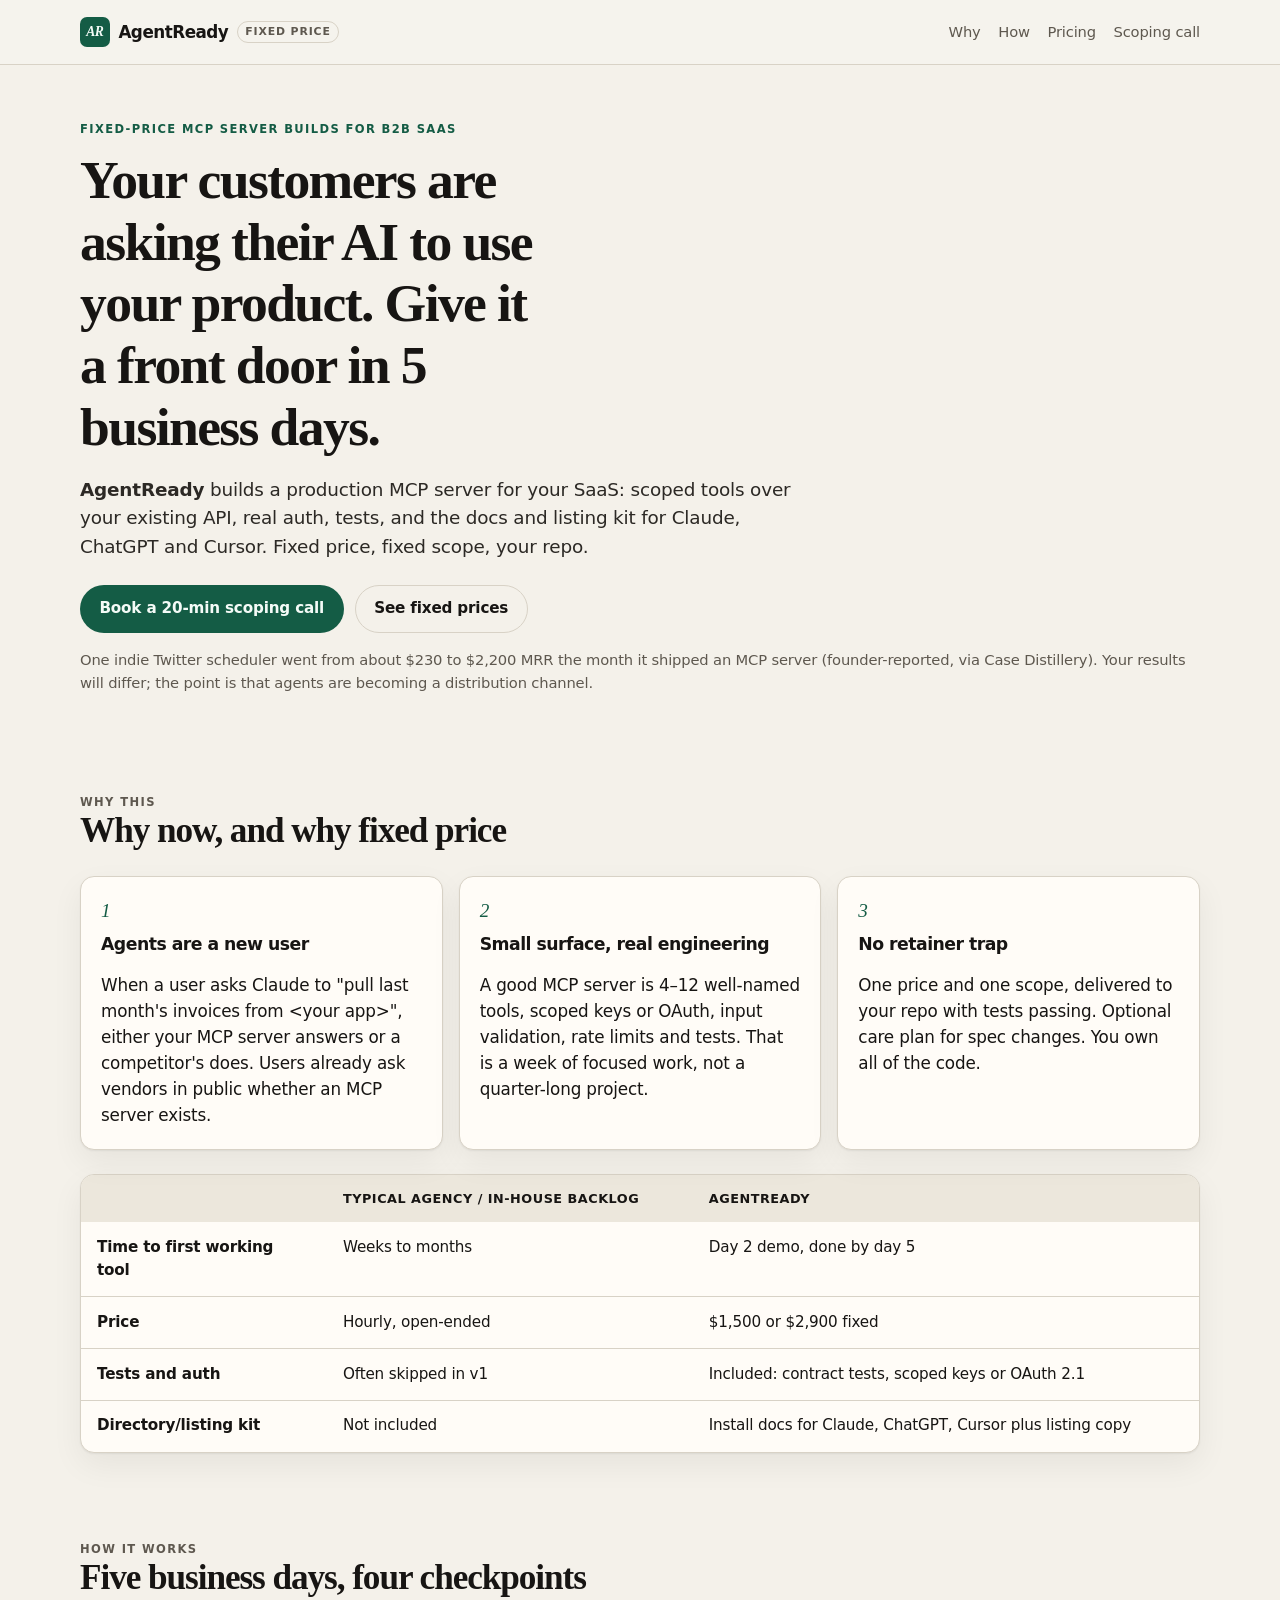
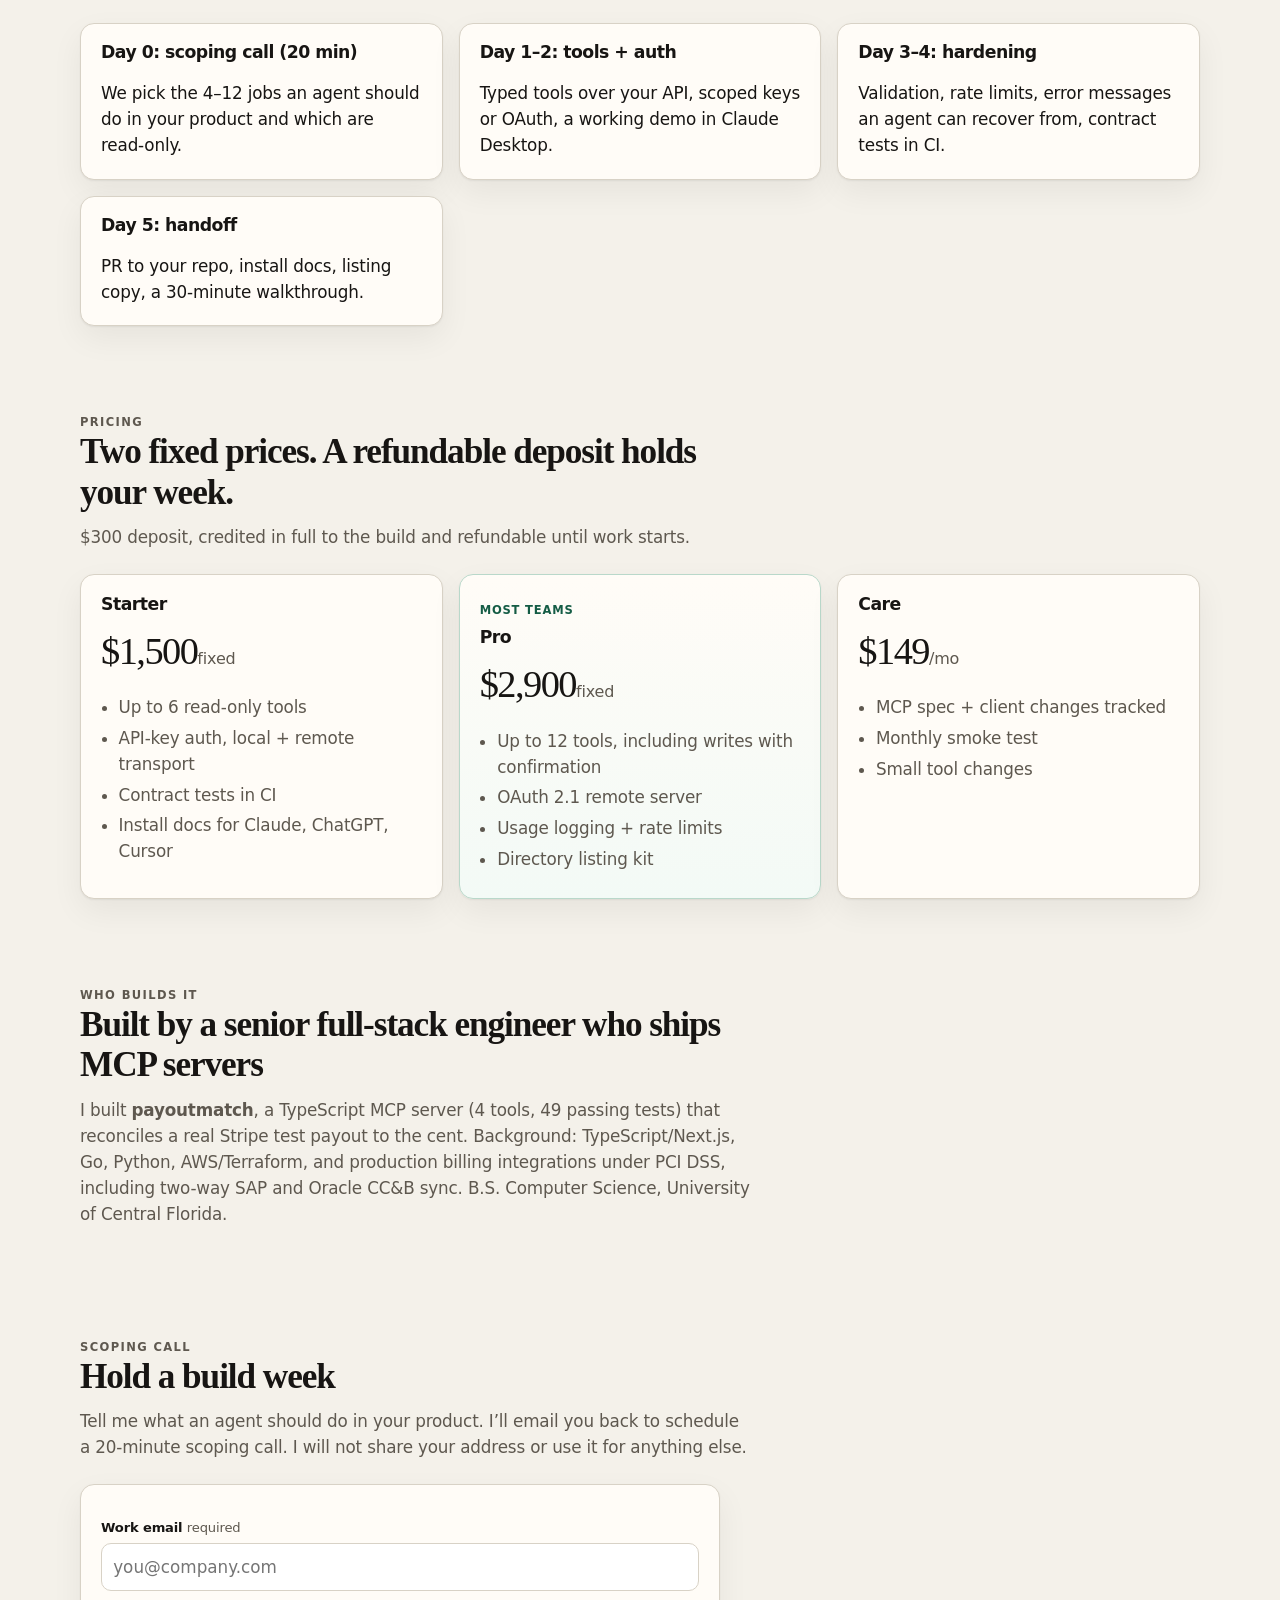
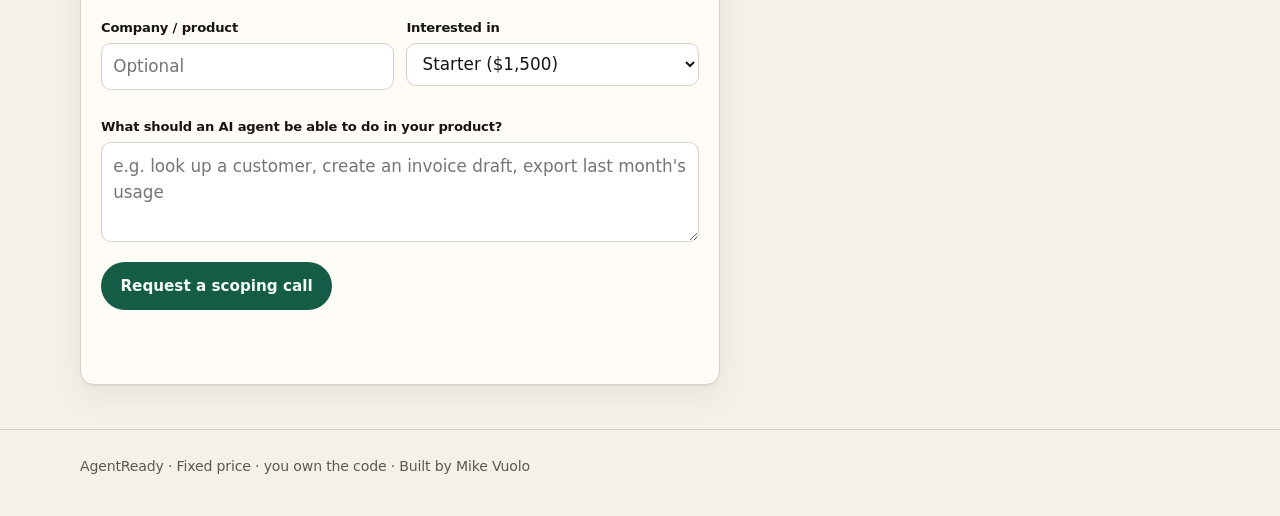
==== agentready/index.html @ 3d119957 "Add AgentReady landing page and Formsubmit waitlist." ====
<!DOCTYPE html>
<html lang="en"><head><meta charset="utf-8"><meta name="viewport" content="width=device-width, initial-scale=1">
<title>AgentReady: an MCP server for your SaaS in 5 business days</title>
<meta name="description" content="Fixed-price MCP server builds for B2B SaaS: your product callable from Claude, ChatGPT and Cursor in 5 business days."><link rel="stylesheet" href="styles.css"></head>
<body>
<a class="skip" href="#main">Skip to content</a>
<header class="site-header"><div class="wrap header-inner"><a class="wordmark" href="#top"><span class="mark" aria-hidden="true">AR</span>AgentReady<span class="proto">fixed price</span></a>
<nav class="nav" aria-label="Page"><a href="#why">Why</a><a href="#how">How</a><a href="#pricing">Pricing</a><a href="#waitlist">Scoping call</a></nav></div></header>
<main id="main">
<section class="hero wrap" id="top"><p class="eyebrow">Fixed-price MCP server builds for B2B SaaS</p><h1>Your customers are asking their AI to use your product. Give it a front door in 5 business days.</h1><p class="lede"><strong>AgentReady</strong> builds a production MCP server for your SaaS: scoped tools over your existing API, real auth, tests, and the docs and listing kit for Claude, ChatGPT and Cursor. Fixed price, fixed scope, your repo.</p>
<div class="hero-actions"><a class="btn btn-primary" href="#waitlist">Book a 20-min scoping call</a><a class="btn btn-ghost" href="#pricing">See fixed prices</a></div>
<p class="hero-note">One indie Twitter scheduler went from about $230 to $2,200 MRR the month it shipped an MCP server (founder-reported, via Case Distillery). Your results will differ; the point is that agents are becoming a distribution channel.</p></section>
<section class="wrap section" id="why"><div class="section-head"><p class="eyebrow">Why this</p><h2>Why now, and why fixed price</h2></div><div class="why-grid"><article class="why-card"><p class="why-kicker">1</p><h3>Agents are a new user</h3><p>When a user asks Claude to "pull last month's invoices from &lt;your app&gt;", either your MCP server answers or a competitor's does. Users already ask vendors in public whether an MCP server exists.</p></article><article class="why-card"><p class="why-kicker">2</p><h3>Small surface, real engineering</h3><p>A good MCP server is 4–12 well-named tools, scoped keys or OAuth, input validation, rate limits and tests. That is a week of focused work, not a quarter-long project.</p></article><article class="why-card"><p class="why-kicker">3</p><h3>No retainer trap</h3><p>One price and one scope, delivered to your repo with tests passing. Optional care plan for spec changes. You own all of the code.</p></article></div>
<div class="compare" role="region" aria-label="Comparison"><table><thead><tr><th scope="col"></th><th scope="col">Typical agency / in-house backlog</th><th scope="col">AgentReady</th></tr></thead><tbody><tr><th scope="row">Time to first working tool</th><td>Weeks to months</td><td>Day 2 demo, done by day 5</td></tr><tr><th scope="row">Price</th><td>Hourly, open-ended</td><td>$1,500 or $2,900 fixed</td></tr><tr><th scope="row">Tests and auth</th><td>Often skipped in v1</td><td>Included: contract tests, scoped keys or OAuth 2.1</td></tr><tr><th scope="row">Directory/listing kit</th><td>Not included</td><td>Install docs for Claude, ChatGPT, Cursor plus listing copy</td></tr></tbody></table></div></section>
<section class="wrap section" id="how"><div class="section-head"><p class="eyebrow">How it works</p><h2>Five business days, four checkpoints</h2></div><div class="tools"><article class="tool"><h3>Day 0: scoping call (20 min)</h3><p>We pick the 4–12 jobs an agent should do in your product and which are read-only.</p></article><article class="tool"><h3>Day 1–2: tools + auth</h3><p>Typed tools over your API, scoped keys or OAuth, a working demo in Claude Desktop.</p></article><article class="tool"><h3>Day 3–4: hardening</h3><p>Validation, rate limits, error messages an agent can recover from, contract tests in CI.</p></article><article class="tool"><h3>Day 5: handoff</h3><p>PR to your repo, install docs, listing copy, a 30-minute walkthrough.</p></article></div></section>
<section class="wrap section" id="pricing"><div class="section-head"><p class="eyebrow">Pricing</p><h2>Two fixed prices. A refundable deposit holds your week.</h2><p>$300 deposit, credited in full to the build and refundable until work starts.</p></div><div class="pricing"><article class="plan"><h3>Starter</h3><p class="price"><span class="amount">$1,500</span><span class="per">fixed</span></p><ul><li>Up to 6 read-only tools</li><li>API-key auth, local + remote transport</li><li>Contract tests in CI</li><li>Install docs for Claude, ChatGPT, Cursor</li></ul></article><article class="plan plan-firm"><p class=plan-flag>Most teams</p><h3>Pro</h3><p class="price"><span class="amount">$2,900</span><span class="per">fixed</span></p><ul><li>Up to 12 tools, including writes with confirmation</li><li>OAuth 2.1 remote server</li><li>Usage logging + rate limits</li><li>Directory listing kit</li></ul></article><article class="plan"><h3>Care</h3><p class="price"><span class="amount">$149</span><span class="per">/mo</span></p><ul><li>MCP spec + client changes tracked</li><li>Monthly smoke test</li><li>Small tool changes</li></ul></article></div></section>
<section class="wrap section" id="proof"><div class="section-head"><p class="eyebrow">Who builds it</p><h2>Built by a senior full-stack engineer who ships MCP servers</h2><p>I built <strong>payoutmatch</strong>, a TypeScript MCP server (4 tools, 49 passing tests) that reconciles a real Stripe test payout to the cent. Background: TypeScript/Next.js, Go, Python, AWS/Terraform, and production billing integrations under PCI DSS, including two-way SAP and Oracle CC&amp;B sync. B.S. Computer Science, University of Central Florida.</p></div></section>
<section class="wrap section" id="waitlist"><div class="section-head"><p class="eyebrow">Scoping call</p><h2>Hold a build week</h2><p>Tell me what an agent should do in your product. I’ll email you back to schedule a 20-minute scoping call. I will not share your address or use it for anything else.</p></div>
<form class="waitlist" id="waitlist-form" novalidate><div class="honeypot" aria-hidden="true">
<label for="wl-company-hp">Company</label>
<input id="wl-company-hp" name="_honey" type="text" tabindex="-1" autocomplete="off">
</div>
<div class="field"><label for="wl-email">Work email <span class="req">required</span></label><input id="wl-email" name="email" type="email" required placeholder="you@company.com"></div>
<div class="field-row"><div class="field"><label for="wl-name">Company / product</label><input id="wl-name" name="company" type="text" placeholder="Optional"></div>
<div class="field"><label for="wl-plan">Interested in</label><select id="wl-plan" name="plan"><option value="Starter ($1,500)">Starter ($1,500)</option><option value="Pro ($2,900)">Pro ($2,900)</option><option value="Not sure yet">Not sure yet</option></select></div></div>
<div class="field"><label for="wl-note">What should an AI agent be able to do in your product?</label><textarea id="wl-note" name="note" rows="3" placeholder="e.g. look up a customer, create an invoice draft, export last month&#x27;s usage"></textarea></div>
<div class="form-actions"><button type="submit" class="btn btn-primary" id="wl-submit">Request a scoping call</button></div>
<p class="form-msg" id="form-msg" role="status"></p></form></section>
</main><footer class="site-footer"><div class="wrap footer-inner"><p>AgentReady · Fixed price · you own the code · Built by Mike Vuolo</p></div></footer>
<script src="app.js"></script></body></html>
---- agentready/styles.css ----
/* payoutmatch landing — no external assets */
:root {
  --bg: #f4f1ea;
  --bg-accent: #ece7dc;
  --ink: #171513;
  --muted: #5e584f;
  --line: #d8d2c6;
  --paper: #fffcf7;
  --forest: #145c45;
  --forest-ink: #f4fbf7;
  --forest-soft: #e4f3ec;
  --gold: #8a5a12;
  --gold-soft: #f6ebd4;
  --rose: #8c2f2f;
  --rose-soft: #f8e8e6;
  --amber: #7a4e00;
  --amber-soft: #f3e6c8;
  --shadow: 0 1px 2px rgba(23, 21, 19, 0.06), 0 12px 32px rgba(23, 21, 19, 0.06);
  --sans: "Segoe UI", "Helvetica Neue", ui-sans-serif, system-ui, sans-serif;
  --serif: "Iowan Old Style", "Palatino Linotype", Palatino, "Book Antiqua", Georgia, serif;
  --mono: "SFMono-Regular", "Cascadia Code", "Consolas", "Liberation Mono", Menlo, monospace;
  --wrap: 1120px;
  --radius: 14px;
}

*, *::before, *::after { box-sizing: border-box; }
html { scroll-behavior: smooth; }
@media (prefers-reduced-motion: reduce) {
  html { scroll-behavior: auto; }
  * { transition: none !important; animation: none !important; }
}

body {
  margin: 0;
  color: var(--ink);
  background:
    radial-gradient(1200px 500px at 10% -10%, #efe6d3 0%, transparent 55%),
    var(--bg);
  font-family: var(--sans);
  font-size: 1.05rem;
  line-height: 1.55;
  letter-spacing: -0.01em;
}

.skip {
  position: absolute;
  left: 0.75rem;
  top: -3rem;
  background: var(--ink);
  color: var(--paper);
  padding: 0.4rem 0.7rem;
  z-index: 20;
}
.skip:focus { top: 0.75rem; }

.wrap {
  width: min(var(--wrap), calc(100% - 2rem));
  margin-inline: auto;
}

.preview-banner {
  background: var(--ink);
  color: #f3eee4;
  text-align: center;
  font-size: 0.9rem;
  padding: 0.65rem 1rem;
  letter-spacing: 0;
}
.preview-banner strong { color: #f6d58a; }

.site-header {
  position: sticky;
  top: 0;
  z-index: 10;
  background: color-mix(in srgb, var(--bg) 88%, white);
  backdrop-filter: blur(10px);
  border-bottom: 1px solid var(--line);
}

.header-inner {
  display: flex;
  align-items: center;
  justify-content: space-between;
  gap: 1rem;
  min-height: 4rem;
}

.wordmark {
  display: flex;
  align-items: center;
  gap: 0.55rem;
  color: inherit;
  text-decoration: none;
  font-weight: 650;
  letter-spacing: -0.03em;
}

.mark {
  display: grid;
  place-items: center;
  width: 1.85rem;
  height: 1.85rem;
  border-radius: 7px;
  background: var(--forest);
  color: var(--forest-ink);
  font-family: var(--serif);
  font-size: 0.85rem;
  font-style: italic;
}

.proto {
  font-size: 0.68rem;
  font-weight: 600;
  letter-spacing: 0.08em;
  text-transform: uppercase;
  color: var(--muted);
  border: 1px solid var(--line);
  border-radius: 999px;
  padding: 0.1rem 0.45rem;
}

.nav {
  display: flex;
  flex-wrap: wrap;
  gap: 0.15rem 1.1rem;
  font-size: 0.92rem;
}
.nav a {
  color: var(--muted);
  text-decoration: none;
}
.nav a:hover, .nav a:focus-visible { color: var(--ink); }

.hero { padding: 3.5rem 0 2.5rem; }
.eyebrow {
  margin: 0 0 0.7rem;
  text-transform: uppercase;
  letter-spacing: 0.12em;
  font-size: 0.72rem;
  font-weight: 700;
  color: var(--forest);
}

h1, h2, h3 { letter-spacing: -0.03em; line-height: 1.15; }
h1 {
  margin: 0 0 1.1rem;
  font-family: var(--serif);
  font-size: clamp(2.05rem, 4.6vw, 3.35rem);
  font-weight: 600;
  max-width: 18ch;
}
h2 {
  margin: 0 0 0.7rem;
  font-family: var(--serif);
  font-size: clamp(1.6rem, 3vw, 2.2rem);
  font-weight: 600;
}
h3 { margin: 0 0 0.45rem; font-size: 1.08rem; }

.lede {
  max-width: 46rem;
  font-size: 1.15rem;
  color: #2c2925;
  margin: 0 0 1.5rem;
}

.hero-actions, .form-actions {
  display: flex;
  flex-wrap: wrap;
  gap: 0.7rem;
  margin-bottom: 1rem;
}

.btn {
  display: inline-flex;
  align-items: center;
  justify-content: center;
  border: 1px solid transparent;
  border-radius: 999px;
  padding: 0.7rem 1.15rem;
  font: inherit;
  font-size: 0.95rem;
  font-weight: 600;
  text-decoration: none;
  cursor: pointer;
}
.btn-primary {
  background: var(--forest);
  color: var(--forest-ink);
}
.btn-primary:hover { background: #0f4b38; }
.btn-ghost {
  background: transparent;
  color: var(--ink);
  border-color: var(--line);
}
.btn-ghost:hover { background: var(--bg-accent); }
.btn:focus-visible, .seg-btn:focus-visible, input:focus-visible, select:focus-visible, textarea:focus-visible, a:focus-visible {
  outline: 2px solid var(--forest);
  outline-offset: 2px;
}

.hero-note, .fine, .journal-lead, .tool-meta {
  color: var(--muted);
  font-size: 0.92rem;
}

.section { padding: 2.75rem 0; }
.section-head { max-width: 42rem; margin-bottom: 1.5rem; }
.section-head p { margin: 0; color: var(--muted); }

.why-grid, .tools, .rails, .pricing {
  display: grid;
  gap: 1rem;
}
.why-grid, .tools { grid-template-columns: repeat(3, 1fr); }
.rails, .pricing { grid-template-columns: repeat(3, 1fr); }

.why-card, .tool, .rail, .plan, .demo, .waitlist, .compare, .review {
  background: var(--paper);
  border: 1px solid var(--line);
  border-radius: var(--radius);
  box-shadow: var(--shadow);
}

.why-card, .tool, .rail, .plan { padding: 1.2rem 1.25rem 1.3rem; }
.why-kicker {
  margin: 0 0 0.6rem;
  font-family: var(--serif);
  font-style: italic;
  color: var(--forest);
  font-size: 1.2rem;
}
.why-card p:last-child, .tool p:last-child, .rail p:last-child { margin-bottom: 0; }

.compare { overflow: auto; margin-top: 1.5rem; }
.compare table { width: 100%; border-collapse: collapse; font-size: 0.95rem; }
.compare th, .compare td {
  text-align: left;
  vertical-align: top;
  padding: 0.85rem 1rem;
  border-bottom: 1px solid var(--line);
}
.compare thead th {
  background: var(--bg-accent);
  font-size: 0.8rem;
  letter-spacing: 0.04em;
  text-transform: uppercase;
}
.compare tbody th { width: 22%; font-weight: 650; }
.compare tr:last-child th, .compare tr:last-child td { border-bottom: 0; }

code {
  font-family: var(--mono);
  font-size: 0.86em;
  background: var(--bg-accent);
  padding: 0.08em 0.35em;
  border-radius: 5px;
}

.demo { padding: 1rem 1.1rem 1.3rem; }
.demo-toolbar {
  display: flex;
  flex-wrap: wrap;
  justify-content: space-between;
  gap: 0.75rem;
  align-items: center;
  margin-bottom: 0.75rem;
}
.seg {
  display: flex;
  flex-wrap: wrap;
  gap: 0.3rem;
  padding: 0.25rem;
  background: var(--bg-accent);
  border-radius: 999px;
}
.seg-btn {
  border: 0;
  background: transparent;
  color: var(--muted);
  font: inherit;
  font-size: 0.88rem;
  font-weight: 600;
  padding: 0.4rem 0.8rem;
  border-radius: 999px;
  cursor: pointer;
}
.seg-btn.is-active {
  background: var(--paper);
  color: var(--ink);
  box-shadow: 0 1px 2px rgba(23, 21, 19, 0.08);
}

.demo-status { margin: 0 0 1rem; color: var(--muted); font-size: 0.95rem; }
.demo h3 {
  display: flex;
  align-items: center;
  gap: 0.5rem;
  margin: 1rem 0 0.5rem;
  font-size: 0.95rem;
}
.chip {
  font-size: 0.72rem;
  font-weight: 650;
  letter-spacing: 0.04em;
  text-transform: uppercase;
  color: var(--muted);
  border: 1px solid var(--line);
  border-radius: 999px;
  padding: 0.1rem 0.45rem;
}

.split {
  display: grid;
  grid-template-columns: 1fr 1fr;
  gap: 1rem;
}

.table-scroll { overflow: auto; border: 1px solid var(--line); border-radius: 10px; }
table.data {
  width: 100%;
  border-collapse: collapse;
  font-size: 0.86rem;
  font-variant-numeric: tabular-nums;
}
table.data th, table.data td {
  text-align: left;
  padding: 0.5rem 0.7rem;
  border-bottom: 1px solid var(--line);
  white-space: nowrap;
}
table.data th {
  background: var(--bg-accent);
  font-size: 0.72rem;
  text-transform: uppercase;
  letter-spacing: 0.04em;
  color: var(--muted);
}
table.data tr:last-child td { border-bottom: 0; }
table.data tbody tr.is-clickable { cursor: pointer; }
table.data tbody tr.is-clickable:hover, table.data tbody tr.is-selected { background: var(--forest-soft); }
table.data .num { text-align: right; font-family: var(--mono); font-size: 0.82rem; }
table.data .id { font-family: var(--mono); font-size: 0.78rem; }

.pill {
  display: inline-block;
  border-radius: 999px;
  padding: 0.1rem 0.5rem;
  font-size: 0.72rem;
  font-weight: 700;
  letter-spacing: 0.04em;
  text-transform: uppercase;
}
.pill-ok { background: var(--forest-soft); color: var(--forest); }
.pill-warn { background: var(--amber-soft); color: var(--amber); }
.pill-bad { background: var(--rose-soft); color: var(--rose); }
.pill-info { background: var(--gold-soft); color: var(--gold); }

.stats {
  display: grid;
  grid-template-columns: repeat(4, 1fr);
  gap: 0.7rem;
  margin-bottom: 0.5rem;
}
.stat {
  background: var(--bg-accent);
  border-radius: 12px;
  padding: 0.85rem 1rem;
}
.stat b {
  display: block;
  font-family: var(--serif);
  font-size: 1.6rem;
  line-height: 1;
  margin-bottom: 0.25rem;
}
.stat span { color: var(--muted); font-size: 0.82rem; }

.reason-list article {
  border-top: 1px solid var(--line);
  padding: 0.8rem 0;
}
.reason-list article:first-child { border-top: 0; padding-top: 0; }
.reason-list p { margin: 0.25rem 0 0; color: var(--muted); font-size: 0.92rem; }
.reason-list .id { font-family: var(--mono); font-size: 0.85rem; }

.explain-switch { display: flex; flex-wrap: wrap; gap: 0.5rem; margin-bottom: 1rem; }
.breakdown {
  display: grid;
  grid-template-columns: 2fr 1fr;
  gap: 1rem;
}
.totals { list-style: none; margin: 0; padding: 0; }
.totals li {
  display: flex;
  justify-content: space-between;
  gap: 1rem;
  padding: 0.45rem 0;
  border-bottom: 1px solid var(--line);
  font-variant-numeric: tabular-nums;
}
.totals li:last-child { border-bottom: 0; font-weight: 700; }
.totals .neg { color: var(--rose); }
.warn-box {
  margin-top: 0.8rem;
  background: var(--gold-soft);
  color: #4d3208;
  border-radius: 10px;
  padding: 0.7rem 0.85rem;
  font-size: 0.92rem;
}

.code-block {
  background: #1b1916;
  color: #f4efe6;
  border-radius: 12px;
  padding: 1rem 1.1rem;
  overflow: auto;
  font-family: var(--mono);
  font-size: 0.82rem;
  line-height: 1.45;
}
.code-block code { background: none; color: inherit; padding: 0; }

.rail-status, .plan-flag, .stub-label {
  display: inline-block;
  margin: 0 0 0.55rem;
  font-size: 0.72rem;
  font-weight: 700;
  letter-spacing: 0.07em;
  text-transform: uppercase;
}
.rail.is-live .rail-status { color: var(--forest); }
.rail.is-next {
  background: var(--bg-accent);
  box-shadow: none;
}
.rail.is-next .rail-status { color: var(--gold); }

.plan-flag { color: var(--forest); }
.price { margin: 0.3rem 0 0.8rem; }
.amount {
  font-family: var(--serif);
  font-size: 2.4rem;
  letter-spacing: -0.04em;
}
.per { color: var(--muted); font-size: 1rem; }
.plan ul { margin: 0; padding: 0 0 0 1.1rem; color: var(--muted); }
.plan li { margin: 0.3rem 0; }
.plan-firm { border-color: #b9d8ca; background: linear-gradient(#fffcf7, #f3faf6); }

.waitlist { padding: 1.2rem 1.25rem 1.4rem; max-width: 40rem; }
.stub-label {
  background: var(--gold-soft);
  color: #4d3208;
  border-radius: 999px;
  padding: 0.25rem 0.65rem;
}

.field { margin: 0.85rem 0; }
.field-row { display: grid; grid-template-columns: 1fr 1fr; gap: 0.8rem; }
.field label {
  display: block;
  font-size: 0.82rem;
  font-weight: 650;
  margin-bottom: 0.3rem;
}
.req { color: var(--muted); font-weight: 500; }
input, select, textarea {
  width: 100%;
  font: inherit;
  color: var(--ink);
  background: #fff;
  border: 1px solid var(--line);
  border-radius: 10px;
  padding: 0.6rem 0.7rem;
}
.form-msg { min-height: 1.4em; font-size: 0.92rem; }
.form-msg.is-ok { color: var(--forest); }
.form-msg.is-err { color: var(--rose); }
.honeypot {
  position: absolute;
  left: -10000px;
  width: 1px;
  height: 1px;
  overflow: hidden;
}

.local-entries {
  margin-top: 0.8rem;
  border-top: 1px solid var(--line);
  padding-top: 0.8rem;
  font-size: 0.88rem;
  color: var(--muted);
}
.local-entries ul { margin: 0.4rem 0 0; padding-left: 1.1rem; }

.review {
  padding: 1.2rem 1.4rem;
  background: var(--gold-soft);
  border-color: #e4d2a4;
  box-shadow: none;
}
.review .section-head { margin-bottom: 0.6rem; }
.review-list { margin: 0; padding-left: 1.2rem; }
.review-list li { margin: 0.45rem 0; }

.site-footer {
  border-top: 1px solid var(--line);
  padding: 1.4rem 0 2.2rem;
  color: var(--muted);
  font-size: 0.88rem;
}
.footer-inner p { margin: 0.2rem 0; }

@media (max-width: 900px) {
  .why-grid, .tools, .rails, .pricing, .split, .stats, .breakdown, .field-row {
    grid-template-columns: 1fr;
  }
  h1 { max-width: none; }
  .header-inner { flex-direction: column; align-items: flex-start; padding: 0.7rem 0; }
  .stats { grid-template-columns: 1fr 1fr; }
}
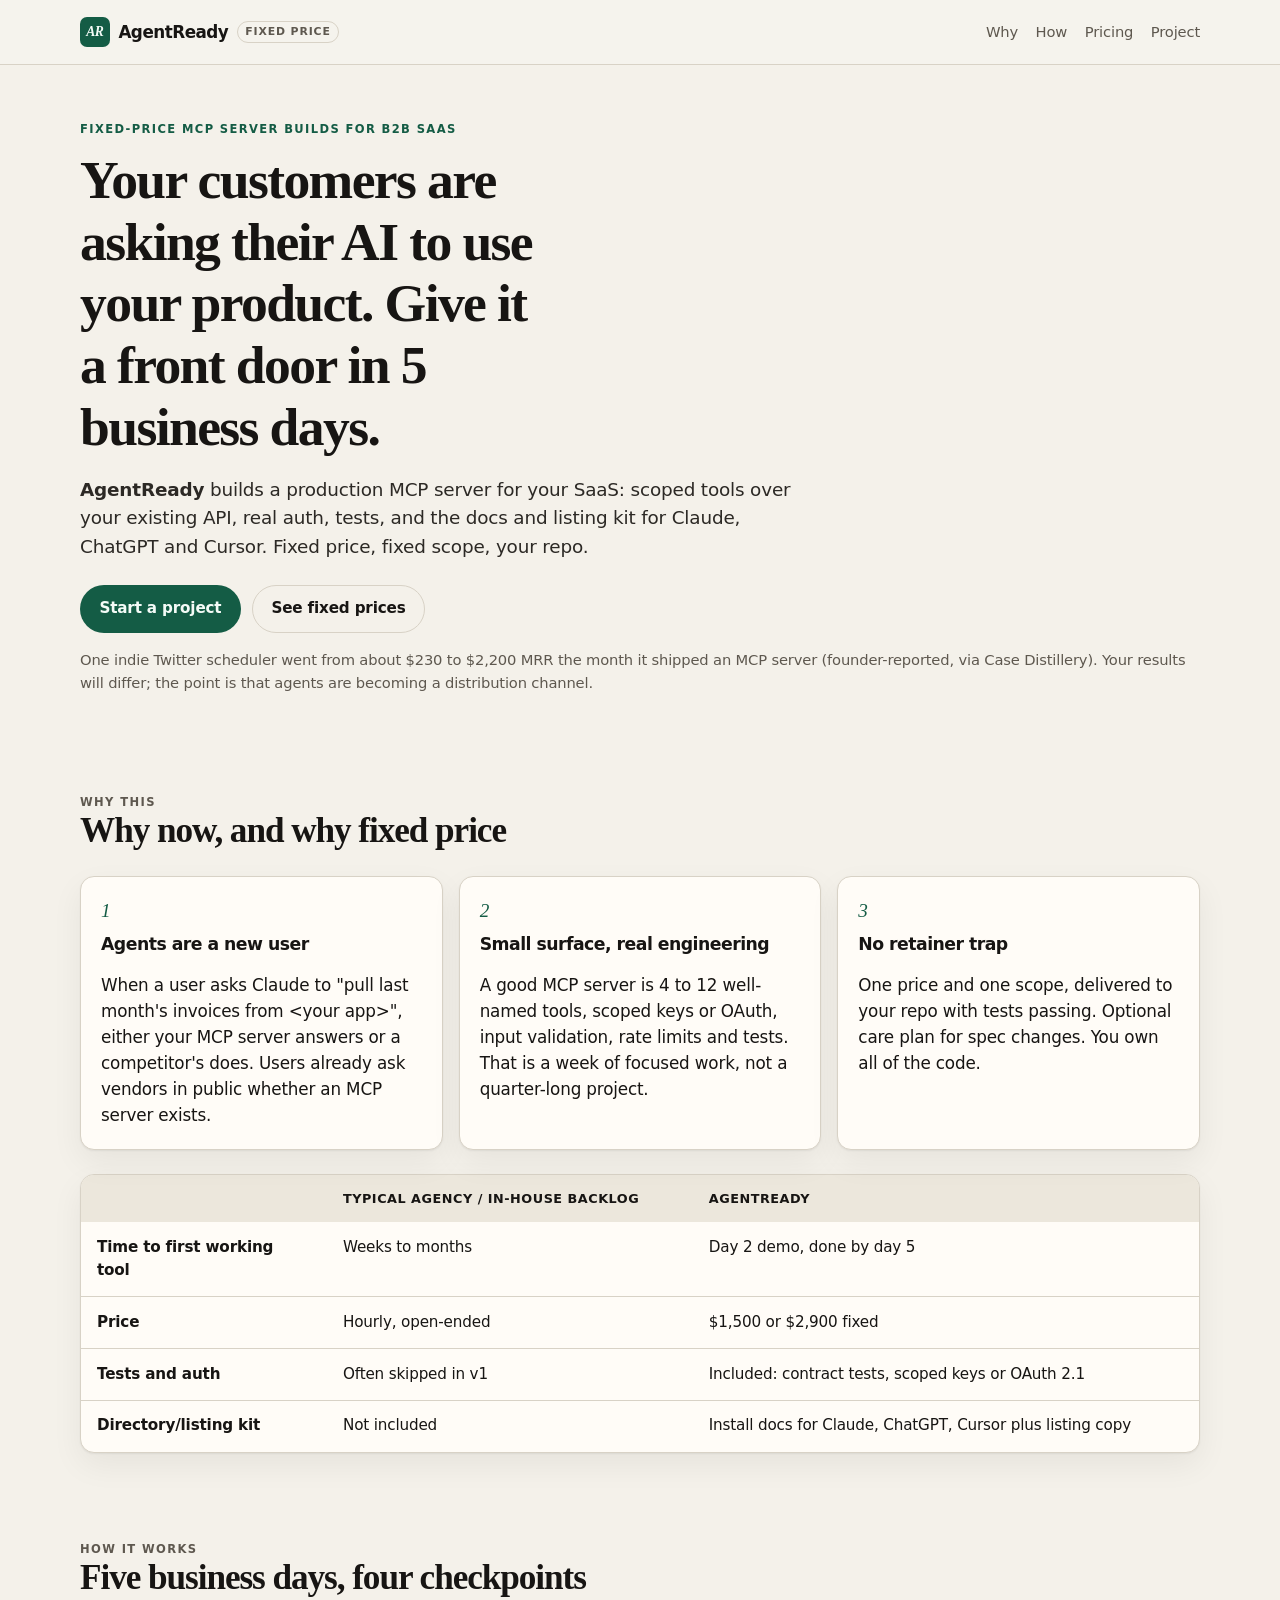
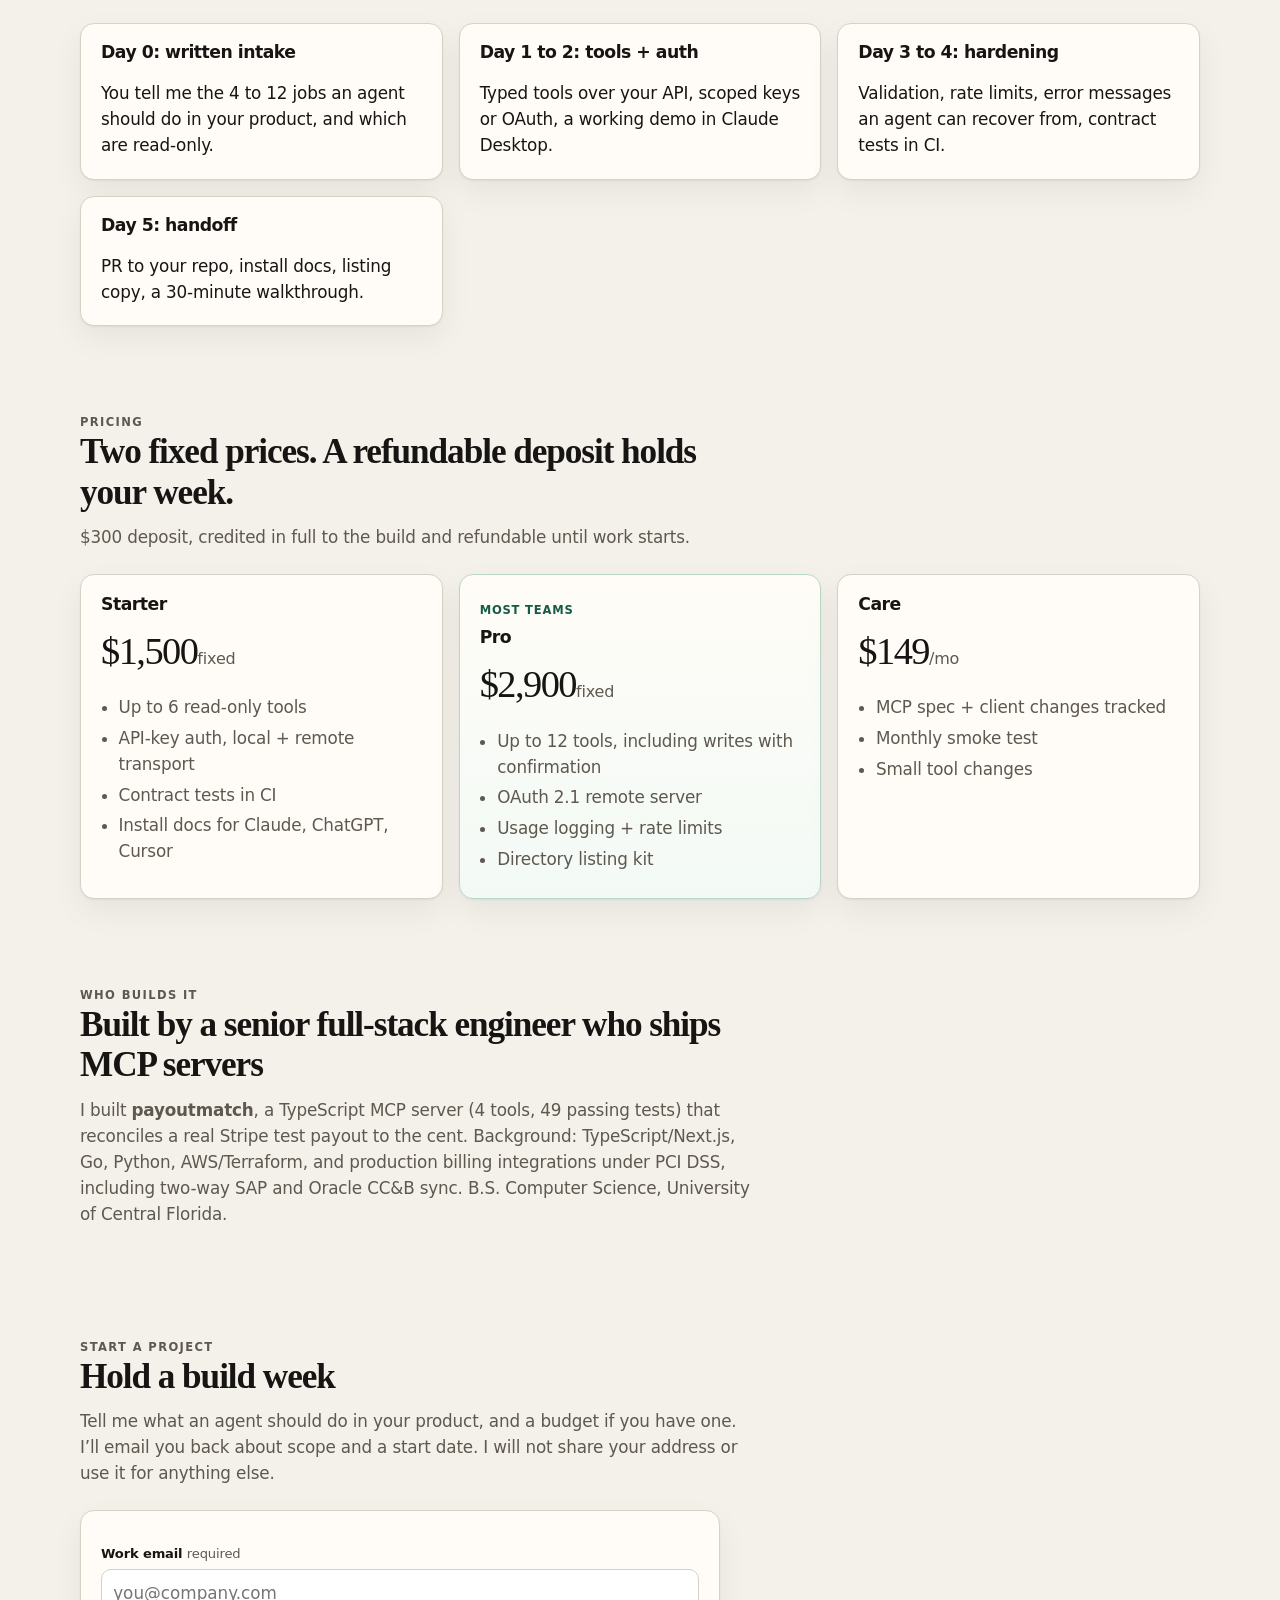
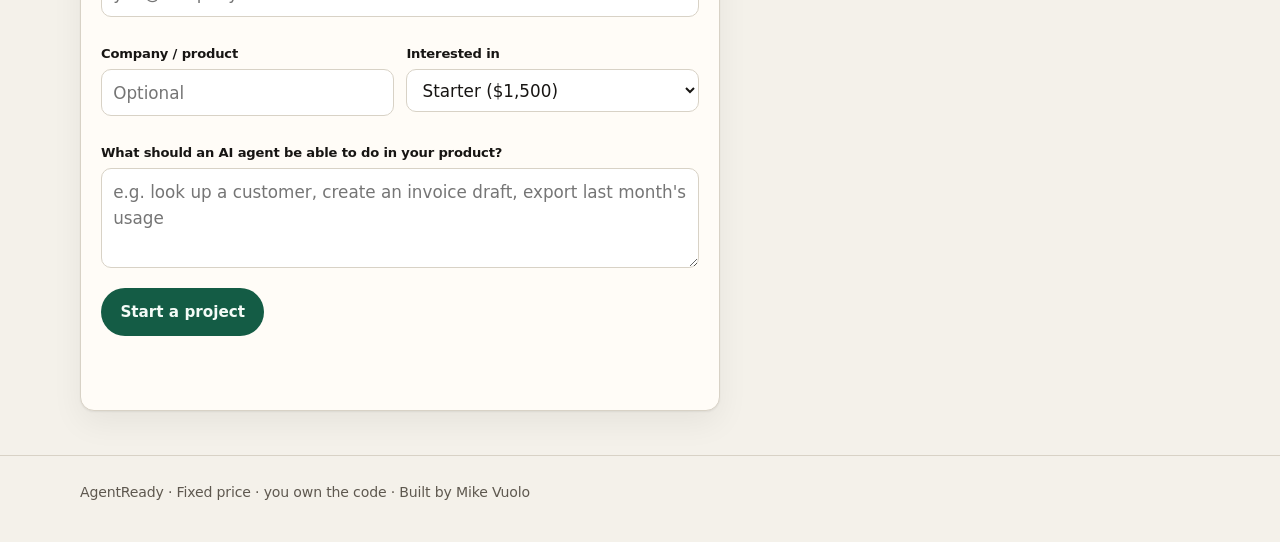
==== commit e9c249b1: "Remove free migration audits and scoping calls from LS Exit and AgentReady" ====
--- a/agentready/index.html
+++ b/agentready/index.html
@@ -5,17 +5,17 @@
 <body>
 <a class="skip" href="#main">Skip to content</a>
 <header class="site-header"><div class="wrap header-inner"><a class="wordmark" href="#top"><span class="mark" aria-hidden="true">AR</span>AgentReady<span class="proto">fixed price</span></a>
-<nav class="nav" aria-label="Page"><a href="#why">Why</a><a href="#how">How</a><a href="#pricing">Pricing</a><a href="#waitlist">Scoping call</a></nav></div></header>
+<nav class="nav" aria-label="Page"><a href="#why">Why</a><a href="#how">How</a><a href="#pricing">Pricing</a><a href="#waitlist">Project</a></nav></div></header>
 <main id="main">
 <section class="hero wrap" id="top"><p class="eyebrow">Fixed-price MCP server builds for B2B SaaS</p><h1>Your customers are asking their AI to use your product. Give it a front door in 5 business days.</h1><p class="lede"><strong>AgentReady</strong> builds a production MCP server for your SaaS: scoped tools over your existing API, real auth, tests, and the docs and listing kit for Claude, ChatGPT and Cursor. Fixed price, fixed scope, your repo.</p>
-<div class="hero-actions"><a class="btn btn-primary" href="#waitlist">Book a 20-min scoping call</a><a class="btn btn-ghost" href="#pricing">See fixed prices</a></div>
+<div class="hero-actions"><a class="btn btn-primary" href="#waitlist">Start a project</a><a class="btn btn-ghost" href="#pricing">See fixed prices</a></div>
 <p class="hero-note">One indie Twitter scheduler went from about $230 to $2,200 MRR the month it shipped an MCP server (founder-reported, via Case Distillery). Your results will differ; the point is that agents are becoming a distribution channel.</p></section>
-<section class="wrap section" id="why"><div class="section-head"><p class="eyebrow">Why this</p><h2>Why now, and why fixed price</h2></div><div class="why-grid"><article class="why-card"><p class="why-kicker">1</p><h3>Agents are a new user</h3><p>When a user asks Claude to "pull last month's invoices from &lt;your app&gt;", either your MCP server answers or a competitor's does. Users already ask vendors in public whether an MCP server exists.</p></article><article class="why-card"><p class="why-kicker">2</p><h3>Small surface, real engineering</h3><p>A good MCP server is 4–12 well-named tools, scoped keys or OAuth, input validation, rate limits and tests. That is a week of focused work, not a quarter-long project.</p></article><article class="why-card"><p class="why-kicker">3</p><h3>No retainer trap</h3><p>One price and one scope, delivered to your repo with tests passing. Optional care plan for spec changes. You own all of the code.</p></article></div>
+<section class="wrap section" id="why"><div class="section-head"><p class="eyebrow">Why this</p><h2>Why now, and why fixed price</h2></div><div class="why-grid"><article class="why-card"><p class="why-kicker">1</p><h3>Agents are a new user</h3><p>When a user asks Claude to "pull last month's invoices from &lt;your app&gt;", either your MCP server answers or a competitor's does. Users already ask vendors in public whether an MCP server exists.</p></article><article class="why-card"><p class="why-kicker">2</p><h3>Small surface, real engineering</h3><p>A good MCP server is 4 to 12 well-named tools, scoped keys or OAuth, input validation, rate limits and tests. That is a week of focused work, not a quarter-long project.</p></article><article class="why-card"><p class="why-kicker">3</p><h3>No retainer trap</h3><p>One price and one scope, delivered to your repo with tests passing. Optional care plan for spec changes. You own all of the code.</p></article></div>
 <div class="compare" role="region" aria-label="Comparison"><table><thead><tr><th scope="col"></th><th scope="col">Typical agency / in-house backlog</th><th scope="col">AgentReady</th></tr></thead><tbody><tr><th scope="row">Time to first working tool</th><td>Weeks to months</td><td>Day 2 demo, done by day 5</td></tr><tr><th scope="row">Price</th><td>Hourly, open-ended</td><td>$1,500 or $2,900 fixed</td></tr><tr><th scope="row">Tests and auth</th><td>Often skipped in v1</td><td>Included: contract tests, scoped keys or OAuth 2.1</td></tr><tr><th scope="row">Directory/listing kit</th><td>Not included</td><td>Install docs for Claude, ChatGPT, Cursor plus listing copy</td></tr></tbody></table></div></section>
-<section class="wrap section" id="how"><div class="section-head"><p class="eyebrow">How it works</p><h2>Five business days, four checkpoints</h2></div><div class="tools"><article class="tool"><h3>Day 0: scoping call (20 min)</h3><p>We pick the 4–12 jobs an agent should do in your product and which are read-only.</p></article><article class="tool"><h3>Day 1–2: tools + auth</h3><p>Typed tools over your API, scoped keys or OAuth, a working demo in Claude Desktop.</p></article><article class="tool"><h3>Day 3–4: hardening</h3><p>Validation, rate limits, error messages an agent can recover from, contract tests in CI.</p></article><article class="tool"><h3>Day 5: handoff</h3><p>PR to your repo, install docs, listing copy, a 30-minute walkthrough.</p></article></div></section>
+<section class="wrap section" id="how"><div class="section-head"><p class="eyebrow">How it works</p><h2>Five business days, four checkpoints</h2></div><div class="tools"><article class="tool"><h3>Day 0: written intake</h3><p>You tell me the 4 to 12 jobs an agent should do in your product, and which are read-only.</p></article><article class="tool"><h3>Day 1 to 2: tools + auth</h3><p>Typed tools over your API, scoped keys or OAuth, a working demo in Claude Desktop.</p></article><article class="tool"><h3>Day 3 to 4: hardening</h3><p>Validation, rate limits, error messages an agent can recover from, contract tests in CI.</p></article><article class="tool"><h3>Day 5: handoff</h3><p>PR to your repo, install docs, listing copy, a 30-minute walkthrough.</p></article></div></section>
 <section class="wrap section" id="pricing"><div class="section-head"><p class="eyebrow">Pricing</p><h2>Two fixed prices. A refundable deposit holds your week.</h2><p>$300 deposit, credited in full to the build and refundable until work starts.</p></div><div class="pricing"><article class="plan"><h3>Starter</h3><p class="price"><span class="amount">$1,500</span><span class="per">fixed</span></p><ul><li>Up to 6 read-only tools</li><li>API-key auth, local + remote transport</li><li>Contract tests in CI</li><li>Install docs for Claude, ChatGPT, Cursor</li></ul></article><article class="plan plan-firm"><p class=plan-flag>Most teams</p><h3>Pro</h3><p class="price"><span class="amount">$2,900</span><span class="per">fixed</span></p><ul><li>Up to 12 tools, including writes with confirmation</li><li>OAuth 2.1 remote server</li><li>Usage logging + rate limits</li><li>Directory listing kit</li></ul></article><article class="plan"><h3>Care</h3><p class="price"><span class="amount">$149</span><span class="per">/mo</span></p><ul><li>MCP spec + client changes tracked</li><li>Monthly smoke test</li><li>Small tool changes</li></ul></article></div></section>
 <section class="wrap section" id="proof"><div class="section-head"><p class="eyebrow">Who builds it</p><h2>Built by a senior full-stack engineer who ships MCP servers</h2><p>I built <strong>payoutmatch</strong>, a TypeScript MCP server (4 tools, 49 passing tests) that reconciles a real Stripe test payout to the cent. Background: TypeScript/Next.js, Go, Python, AWS/Terraform, and production billing integrations under PCI DSS, including two-way SAP and Oracle CC&amp;B sync. B.S. Computer Science, University of Central Florida.</p></div></section>
-<section class="wrap section" id="waitlist"><div class="section-head"><p class="eyebrow">Scoping call</p><h2>Hold a build week</h2><p>Tell me what an agent should do in your product. I’ll email you back to schedule a 20-minute scoping call. I will not share your address or use it for anything else.</p></div>
+<section class="wrap section" id="waitlist"><div class="section-head"><p class="eyebrow">Start a project</p><h2>Hold a build week</h2><p>Tell me what an agent should do in your product, and a budget if you have one. I’ll email you back about scope and a start date. I will not share your address or use it for anything else.</p></div>
 <form class="waitlist" id="waitlist-form" novalidate><div class="honeypot" aria-hidden="true">
 <label for="wl-company-hp">Company</label>
 <input id="wl-company-hp" name="_honey" type="text" tabindex="-1" autocomplete="off">
@@ -24,7 +24,7 @@
 <div class="field-row"><div class="field"><label for="wl-name">Company / product</label><input id="wl-name" name="company" type="text" placeholder="Optional"></div>
 <div class="field"><label for="wl-plan">Interested in</label><select id="wl-plan" name="plan"><option value="Starter ($1,500)">Starter ($1,500)</option><option value="Pro ($2,900)">Pro ($2,900)</option><option value="Not sure yet">Not sure yet</option></select></div></div>
 <div class="field"><label for="wl-note">What should an AI agent be able to do in your product?</label><textarea id="wl-note" name="note" rows="3" placeholder="e.g. look up a customer, create an invoice draft, export last month&#x27;s usage"></textarea></div>
-<div class="form-actions"><button type="submit" class="btn btn-primary" id="wl-submit">Request a scoping call</button></div>
+<div class="form-actions"><button type="submit" class="btn btn-primary" id="wl-submit">Start a project</button></div>
 <p class="form-msg" id="form-msg" role="status"></p></form></section>
 </main><footer class="site-footer"><div class="wrap footer-inner"><p>AgentReady · Fixed price · you own the code · Built by Mike Vuolo</p></div></footer>
 <script src="app.js"></script></body></html>
